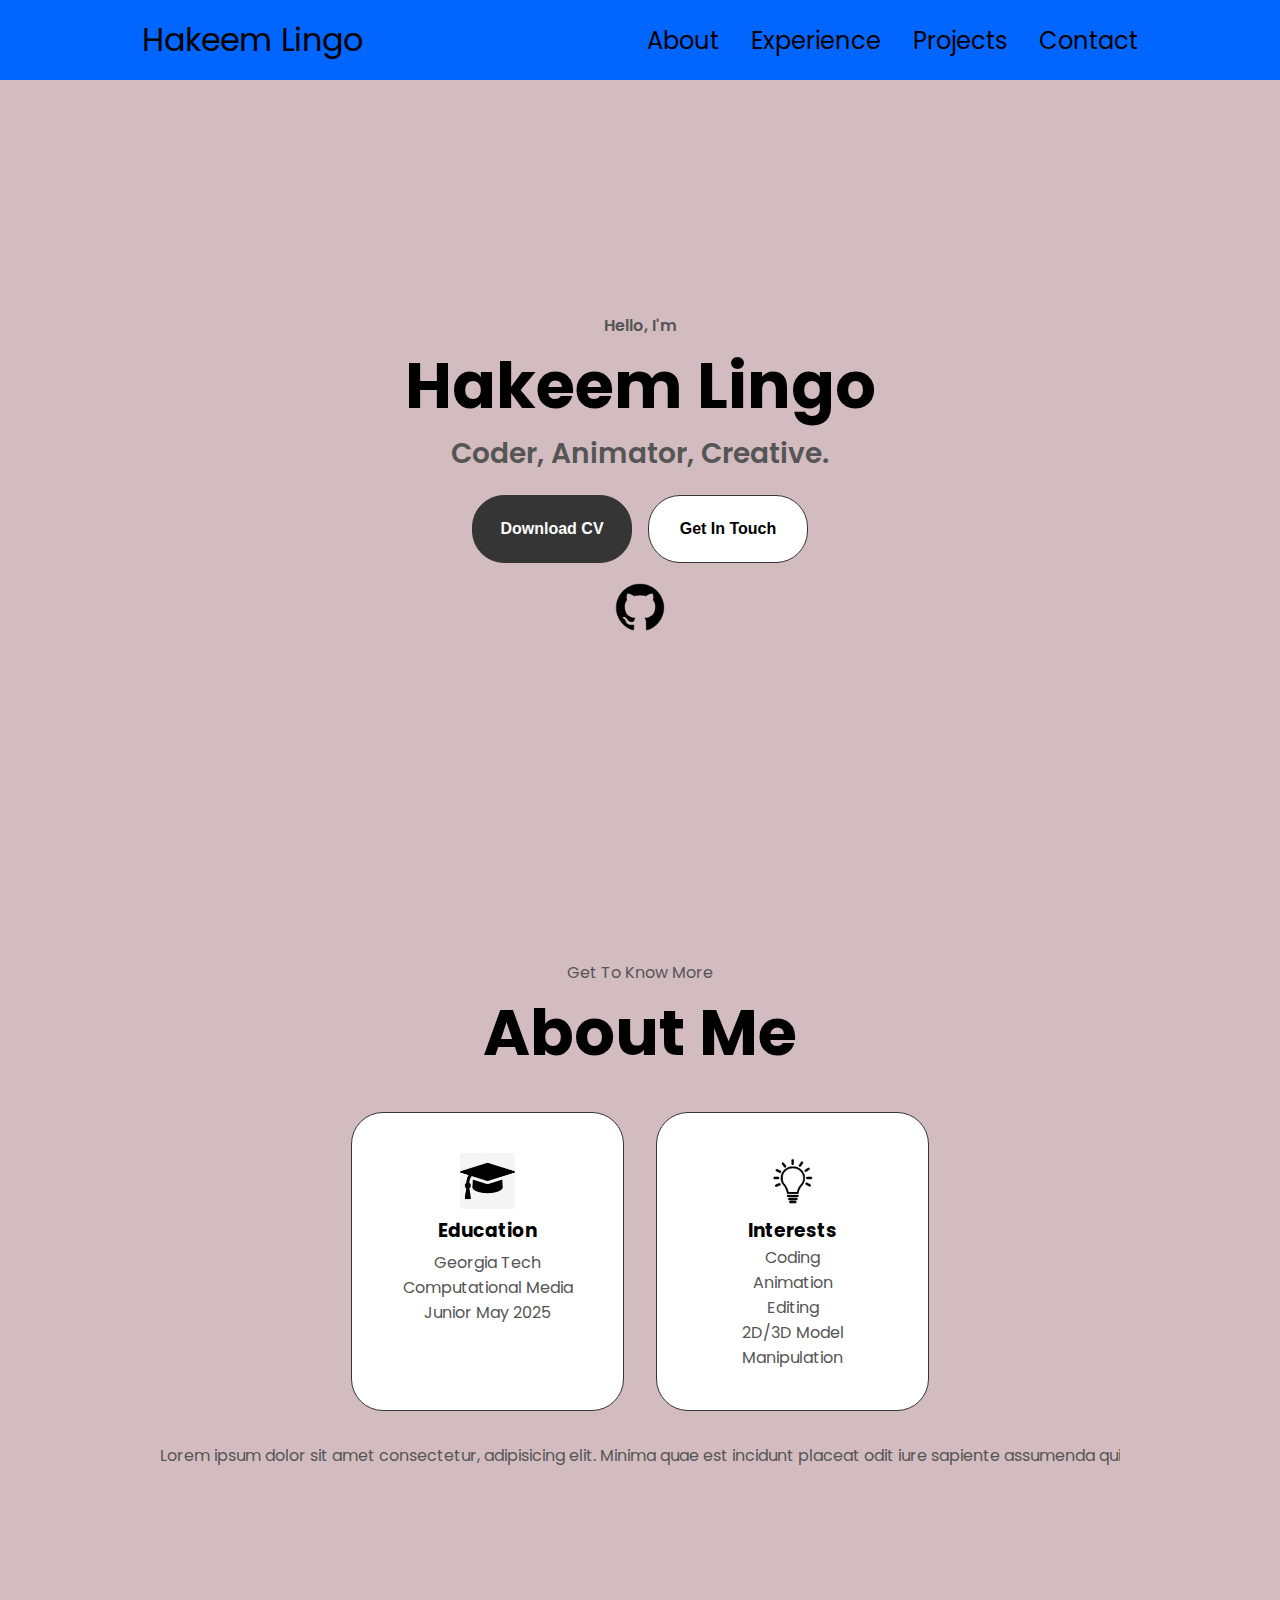
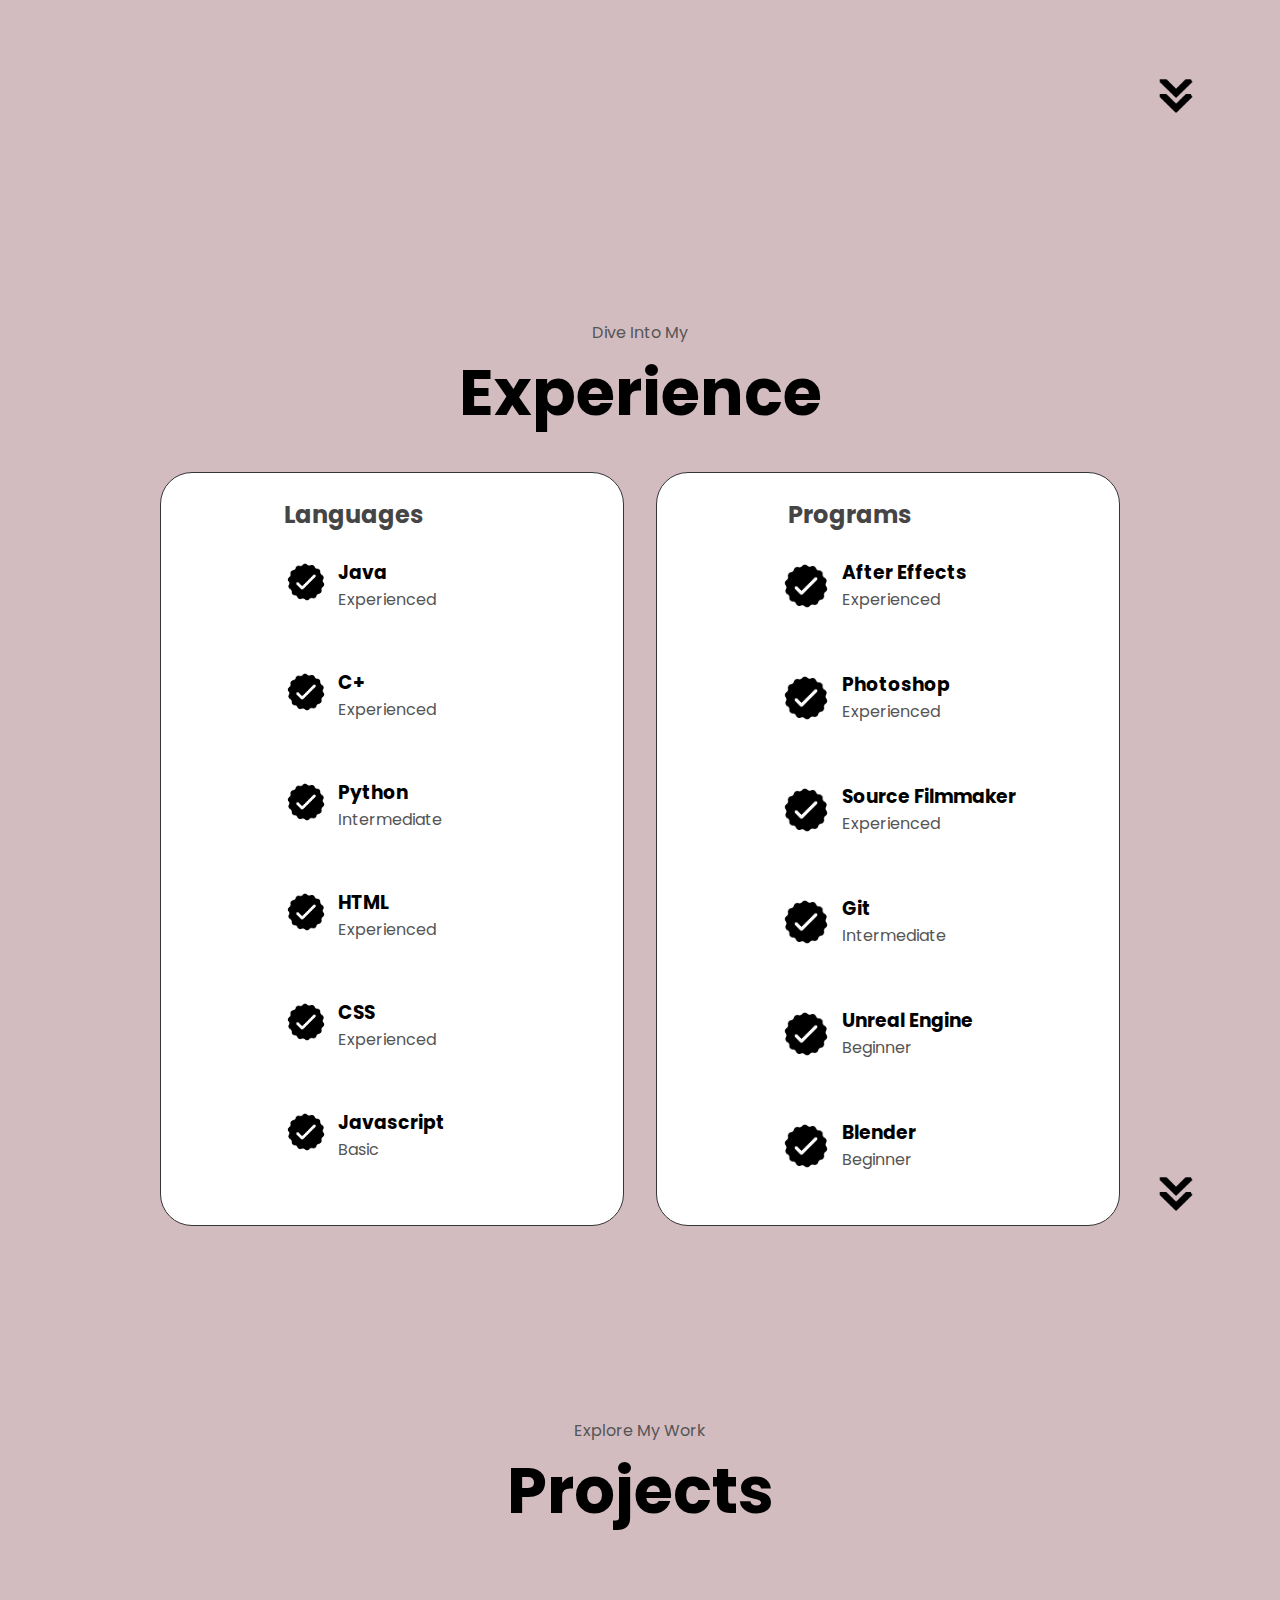
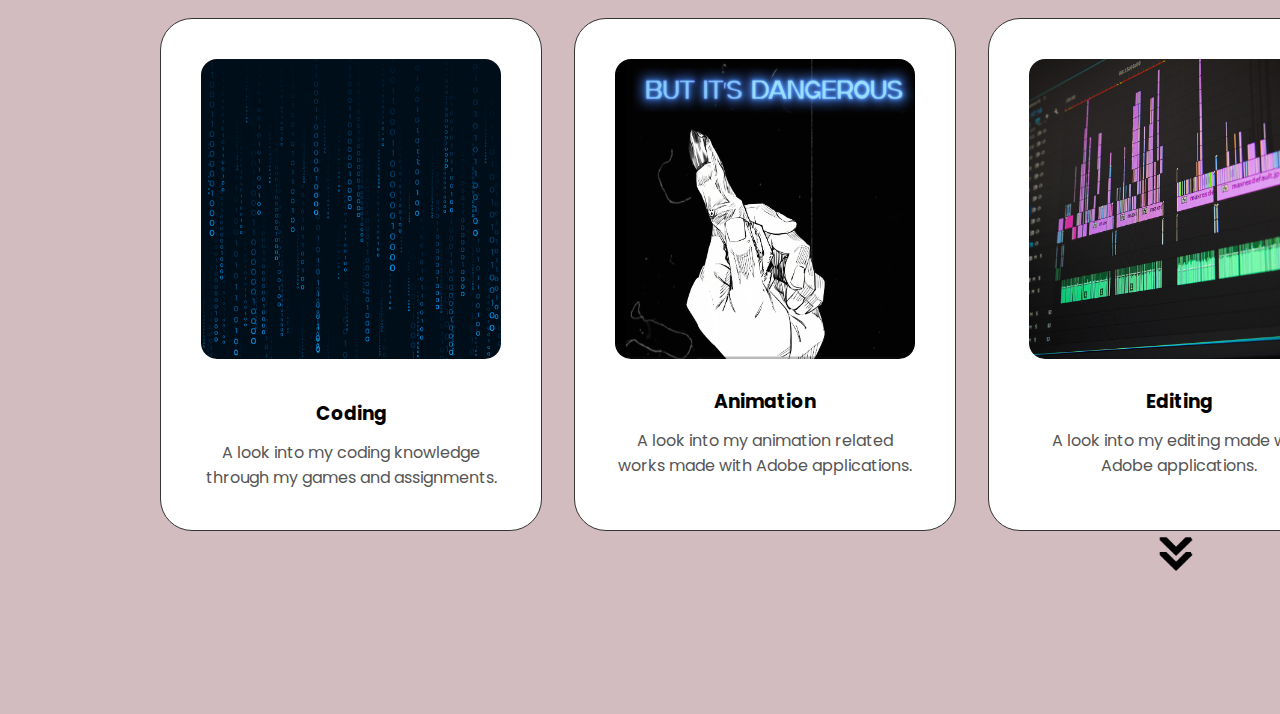
==== index.html @ 652eb737 "updated profile section, added new assets" ====
<!DOCTYPE html>
<html lang="en">
<head>
    <meta charset="UTF-8">
    <meta name="viewport" content="width=device-width, initial-scale=1.0">
    <title>Portfolio</title>
    <link rel="stylesheet" href="style.css" />
    <link rel="stylesheet" href="mediaqueries.css" />
</head>
<body>
    <nav id="desktop-nav">
        <div class="logo">Hakeem Lingo</div>
        <div>
            <ul class="nav-links">
                <li><a href="About">About</a></li>
                <li><a href="Experience">Experience</a></li>
                <li><a href="Projects">Projects</a></li>
                <li><a href="Contact">Contact</a></li>
            </ul>
        </div>
    </nav>
    <nav id="hamburger-nav">
        <div class="logo">Hakeem Lingo</div>
        <div class="hamburger-menu">
            <div class="hamburger-icon" onclick="toggleMenu()">
                <span></span>
                <span></span>
                <span></span>
            </div>
            <div class="menu-links">
                <li><a href="About" onclick="toggleMenu()">About</a></li>
                <li><a href="Experience" onclick="toggleMenu()">Experience</a></li>
                <li><a href="Projects" onclick="toggleMenu()">Projects</a></li>
                <li><a href="Contact" onclick="toggleMenu()">Contact</a></li>
            </div>
        </div>
    </nav>
  
    <section id="profile">
        <!-- <div class="section_pic_container">
            <img src="" alt="profile picture"
            <span class="dot"></span>
        </div> -->
        <div class="section_text">
            <p class="description_p1"> Hello, I'm </p>
            <h1 class="title"> Hakeem Lingo </h1>
            <p class="description_p2"> Coder, Animator, Creative. </p>
            <div class="btn_container">
                <button 
                    class="btn-color-1" 
                    onclick="window.open('./assets/resume.JPG')"> Download CV 
                </button>
                <button 
                    class="btn-color-2" 
                    onclick="location.href='./#contact'"> Get In Touch 
                </button>
            </div>
            <div id="socials"> 
                <img src="./assets/github_logo.png"
                    alt = "My Github Profile"
                    class="icon"
                onclick="location.href='https://github.com/KeemL'"></img>
            </div>
        </div>
       

    </section>
    <section id="about">
        <div>
            <p class="description_p1"> Get To Know More</p>
            <h1 class="title"> About Me</h1>
            <div class="about-details-container">
                <div class="about-container">
                    <div class="details-container">
                        <img src="./assets/graduation_cap_logo.png"
                            alt= "Graduation Cap Icon"
                            class= "icon_2" />
                        <h3>Education</h3>
                        <p id="education-text"> Georgia Tech <br> Computational Media <br> Junior May 2025 </p>
                    </div>
                    <div class="details-container">
                        <img src="./assets/lightbulb_logo.jpg"
                            alt= "Lightbulb Icon"
                            class= "icon_2" />
                        <h3>Interests</h3>
                        <p> Coding <br> Animation <br> Editing <br> 2D/3D Model Manipulation </p>
                    </div>
                </div>
                <div class ="text-container">
                    <p> Lorem ipsum dolor sit amet consectetur, adipisicing elit. 
                        Minima quae est incidunt placeat odit iure sapiente assumenda quibusdam dolorum, saepe, 
                        iste aspernatur voluptatibus commodi adipisci tempore cum. Iste, doloribus suscipit.
                    </p>
                </div>
            </div>
            
        </div>
        <img src="./assets/down_arrows.jpg"
            alt="arrow icon for navigation"
            class="icon_arrow"
            onclick="location.href='./#experience'" />
    </section>
    <section id="experience">
        <p class="description_p1"> Dive Into My</p>
        <h1 class ="title">Experience</h1>
        <div class="experience-container">
            <div class ="about-container">
                <div class="experience-details-container">
                    <h2 class="experience-headings">Languages</h2>
                    <div class="article-container">
                        <article>
                            <img src="./assets/checkmark.png"
                                alt="checkmark icon"
                                class="icon" />
                            <div>
                                <h3> Java </h3>
                                <p> Experienced </p>
                            </div>
                        </article>
                        <article>
                            <img src="./assets/checkmark.png"
                                alt="checkmark icon"
                                class="icon" />
                            <div>
                                <h3> C+ </h3>
                                <p> Experienced </p>
                            </div>
                        </article>
                        <article>
                            <img src="./assets/checkmark.png"
                                alt="checkmark icon"
                                class="icon" />
                            <div>
                                <h3> Python </h3>
                                <p> Intermediate </p>
                            </div>
                        </article>
                        <article>
                            <img src="./assets/checkmark.png"
                                alt="checkmark icon"
                                class="icon" />
                            <div>
                                <h3> HTML </h3>
                                <p> Experienced </p>
                            </div>
                        </article>
                        <article>
                            <img src="./assets/checkmark.png"
                                alt="checkmark icon"
                                class="icon" />
                            <div>
                                <h3> CSS </h3>
                                <p> Experienced </p>
                            </div>
                        </article>
                        <article>
                            <img src="./assets/checkmark.png"
                                alt="checkmark icon"
                                class="icon" />
                            <div>
                                <h3> Javascript </h3>
                                <p> Basic </p>
                            </div>
                        </article>
                    </div>
                </div>
                <div class="experience-details-container">
                    <h2 class="experience-headings">Programs</h2>
                    <div class="article-container">
                        <article>
                            <img src="./assets/checkmark.png"
                                alt="checkmark icon"
                                class="icon_2" />
                            <div>
                                <h3> After&nbsp;Effects </h3>
                                <p> Experienced </p>
                            </div>
                        </article>
                        <article>
                            <img src="./assets/checkmark.png"
                                alt="checkmark icon"
                                class="icon_2" />
                            <div>
                                <h3> Photoshop </h3>
                                <p> Experienced </p>
                            </div>
                        </article>
                        <article>
                            <img src="./assets/checkmark.png"
                                alt="checkmark icon"
                                class="icon_2" />
                            <div>
                                <h3> Source&nbsp;Filmmaker </h3>
                                <p> Experienced </p>
                            </div>
                        </article>
                        <article>
                            <img src="./assets/checkmark.png"
                                alt="checkmark icon"
                                class="icon_2" />
                            <div>
                                <h3> Git </h3>
                                <p> Intermediate </p>
                            </div>
                        </article>
                        <article>
                            <img src="./assets/checkmark.png"
                                alt="checkmark icon"
                                class="icon_2" />
                            <div>
                                <h3> Unreal&nbsp;Engine </h3>
                                <p> Beginner </p>
                            </div>
                        </article>
                        <article>
                            <img src="./assets/checkmark.png"
                                alt="checkmark icon"
                                class="icon_2" />
                            <div>
                                <h3>Blender </h3>
                                <p>Beginner </p>
                            </div>
                        </article>
                        
                    </div>
                </div>
                
            </div>
            
        </div>
        <img src="./assets/down_arrows.jpg"
            alt="arrow icon for navigation"
            class="icon_arrow"
            onclick="location.href='./#projects'" />
    </section>
    <section id="projects">
        <div>
            <p class="description_p1">Explore My Work</p>
            <h1 class="title">Projects</h1>
            <div class="projects-container">
                <div class="project-details-container-1">
                    <!-- <div class="image-overlay"></div> -->
                    <img src="./assets/projects/coding.jpg" alt="Project 1 Icon"
                        onclick="href=" />
                    <div class="overlay"></div>
                    <h3>Coding</h3>
                    <p>A look into my coding knowledge through my games and assignments. </p>
                </div>
                <div class="project-details-container-2">
                    <img src="./assets/projects/animation-header-photo.png" alt="Project 2 Icon" />
                    <h3>Animation</h3>
                    <p>A look into my animation related works made with Adobe applications.</p>
                </div>
                <div class="project-details-container-3">
                    <img src="./assets/projects/prem-pro.jpg" alt="Project 3 Icon" />
                    <h3>Editing</h3>
                    <p>A look into my editing made with Adobe applications.</p>
                </div>
            </div>
        </div>
        <img src="./assets/down_arrows.jpg" alt="arrow icon for navigation" class="icon_arrow" onclick="location.href='./#experience'" />
    </section>
    
    
    <script src="script.js"></script>
    
</body>
</html>
---- style.css ----
/* GENERAL */

@import url('https://fonts.googleapis.com/css2?family=Poppins:wght@300;400;500;600&display=swap');


* {
    margin: 0;
    padding: 0;
}

:root {
    --bg-color: rgb(0, 102, 255);
   
}

body {
    font-family: 'Poppins', sans-serif;
    /* background-color: #182B2F; */
    background-color: #D3BCC0
}

html {
    scroll-behavior: smooth;
}

p {
    font-family: 'Poppins', sans-serif;
    color: rgb(85, 85, 85);
}

/* TRANSITION FOR ALL LINKS + BUTTON CLASS
transition that chages between 2 states*/
a, .btn {
    transition: all 300ms ease;
}

/* DESKTOP NAV */

    nav, .nav-links {
        display: flex;
    }

    nav {
        justify-content: space-around;
        align-items: center;
        height: 17vh;
    }

    #desktop-nav {
        background-color: var(--bg-color);
        height: 80px;
    }

    .nav-links {
        gap: 2rem;
        list-style: none;
        font-size: 1.5rem;

    }

    a {
        color: black;
        text-decoration: none;
        text-decoration-color: white;
    }

    a:hover {
        color: grey;
        text-decoration: underline;
        text-underline-offset: 1rem;
        text-decoration-color: rgb(181, 181, 181);
    }

    .logo {
        font-size: 2rem;
        
    }

    .logo:hover {
        cursor:default;
    }

/* HAMBURGER MENU */

#hamburger-nav {
    display: none;
}

.hamburger-menu {
    position: relative;
    display: inline-block;
}

.hamburger-icon {
    display: flex;
    flex-direction: column;
    justify-content: space-between;
    height: 24px;
    width: 30px;
    cursor: pointer;
}

.hamburger-icon span {
    width: 100%;
    height: 2px;
    background-color: black;
    transition: all 0.3 ease-in-out;
}

.menu-links {
    position: absolute;
    top: 100%;
    right: 0;
    background-color: white;
    width: fit-content;
    max-height: 0;
    overflow: hidden;
    transition: all 0.3 ease-in-out;
}

.menu-links a {
    display: block;
    padding: 10px;
    text-align: center;
    font-size: 1.5rem;
    color: black;
    text-decoration: none;
    transition: all 0.3 ease-in-out;
}

.menu-links li {
    list-style: none;
}

.menu-links.open {
    max-height: 300px;
}

.hamburger-icon.open span:first-child {
    transform: rotate(45deg) translate(10px, 5px);
    /*Transforming the line by rotating it into an X */
}

.hamburger-icon.open span:nth-child(2) {
    opacity: 0;
}

.hamburger-icon.open span:last-child {
    transform: rotate(-45deg) translate(10px, -5px);
}

.hamburger-icon span:first-child {
    transform: none;
}

.hamburger-icon span:first-child {
    opacity: 1; 
}

.hamburger-icon span:first-child {
    transform: none;
}

.dot {
    height: 400px;
    width: 400px;
    background-color: #bbb;
    border-radius: 50%;
    display: inline-block;
    margin: 100px;
    margin-left: 200px;
  }

/* SECTIONS */

/* Section 1: Profile Section */

section {
    height: 96vh;
    padding-top: 5%;
    margin: 0 10rem 6rem;
    box-sizing: border-box;
    min-height: fit-content;
}


#profile {
    display: flex;
    justify-content: center;
    gap: 2rem;
    height: 80vh;
}


.dot {
    display: flex;
    height: 400px;
    width: 400px;
    margin: auto 5;
}

.section_text {
    /* display: inline; */
    /* font-size: 2rem; */
    align-self: center;
    text-align: center;
}

.section_text p{
    font-weight: 600;
}

.description_p1 {
    /* font-size: 1.5rem; */
    text-align: center;
}


.description_p2 {
    font-size: 1.75rem;
    margin-bottom: 1rem;
    /* color: rgb(0, 102, 255); */
}

.title {
    font-size: 4rem;
    text-align: center;
}

#socials {
    display: flex;
    justify-content: center;
    margin-top: 1rem;
    gap: 1rem;
}


/* ICONS */
.icon {
    cursor: pointer;
    height: 3rem;
}

.icon:hover {
    transition: all 300ms ease;
    filter: drop-shadow(0 0 0.75rem var(--bg-color))    
}

.icon_2 {
    height: 3.5rem;
}

.btn {
    display: flex;
    align-items: center;
    justify-content: center;
}


.btn-color-1,
.btn-color-2 {
    font-weight: 600;
    font-size: medium;
    white-space: nowrap;
    background-color: white;
    border: rgb(53, 53, 53) 0.1rem solid;
    padding: 1.5rem;
    width: 10rem;
    border-radius: 2rem;
    justify-content: center;

}

.btn-color-1:hover,
.btn-color-2:hover {
    cursor: pointer;
    transition: all 500ms ease;
    filter: drop-shadow(0 0 0.75rem var(--bg-color))
}


.btn_container {
    display: flex;
    justify-content: center;
    gap: 1rem;
    margin: 20px auto;
    margin-bottom: 20px;
    
}

.btn-color-1,
.btn-color-2:hover {
    background: rgb(53, 53, 53);
    color: white;
}

.btn-color-2:hover {
    background: rgb(0, 0, 0);

}

.btn-color-1:hover {
    background: rgb(0, 0, 0);
}


/* ABOUT ME SECTION */

#about {
    position: relative;
}

 .about-container {
    gap: 2rem;
    margin-bottom: 2rem;
    margin-top: 2rem;
    
}

.about-details-container {
    flex-direction: column;
}

.about-container,
.about-details-container {
    display: flex;
    justify-content: center;
}


.icon_arrow {
    position: absolute;
    cursor: pointer;
    right: -5rem;
    bottom: 2.5rem;
    height: 3rem;
}

.details-container, 
.experience-details-container {
    padding: 2.5rem;
    flex: 0.25;
    background: white;
    border-radius: 2rem;
    border: rgb(53, 53, 53) 0.1rem solid;
    text-align: center;
}


.text-container {
    flex: 0.5;
    overflow: hidden;
    text-overflow: ellipsis; /* Add ellipsis for visual indication */
    white-space: nowrap; 
   
}

#education-text {
    padding: 2.5%;
}

/* EXPERIENCE SECTION */

#experience {
    position: relative;
}

.experience-sub-title {
    color: rgb(85, 85, 85);
    font-weight: 600;
    font-size: 1.75rem;
    margin-bottom: 2rem;
}


.experience-container {
    display: flex;
    justify-content: center;
    flex-direction: column;
}

.experience-details-container {
    flex: 1;
    padding: 1.5rem 6rem;
    padding-left: 2%;
}


.article-container {
    display: flex;
    text-align: initial;
    flex-wrap: wrap;
    flex-direction: row;
    
    
    gap: 3.5em;
    /* row-gap: 5ch; */

    justify-content: space-around;
    margin: 1rem;
    padding: 3%;
}

article {
    display: flex;
    width: 9rem;
    gap: 0.5rem;
    
    
}

article .icon {
    cursor: default;
}

.experience-headings {
    color: rgb(70, 69, 69);
}
/* PROJECTS SECTION */

#projects {
    position: relative;
}

.projects-container {
    display: flex;
    justify-content: space-between;
    gap: 2rem;
    margin-bottom: 5rem;
    margin-top: 5rem;
}

.project-details-container-1,
.project-details-container-2,
.project-details-container-3
 {
    
    display:flex;
    flex-direction: column;
    padding: 2.5rem;
    flex: 0.25;
    gap: 0.75rem;
    background: white;
    border-radius: 2rem;
    border: rgb(53, 53, 53) 0.1rem solid;
    text-align: center;
    flex-wrap: wrap;
   
}

.project-details-container-1 img,
.project-details-container-2 img,
.project-details-container-3 img {
    align-self: center;
    width: 300px; /* Ensure the image fits within the container */
    height: 300px; /* Adjust this value to control the height of the image */
    object-fit: cover; /* Preserve the aspect ratio while covering the content box */
    border-radius: 1rem; /* Optional: Add rounded corners for a card-like appearance */
    flex-wrap: wrap;
    margin-bottom: 1rem; /* Optional: Add space between image and text */
}

.icon_arrow {
    position: absolute;
    cursor: pointer;
    right: -5rem;
    bottom: 2.5rem;
    height: 3rem;
}

.project-details-container-1:hover,
.project-details-container-2:hover,
.project-details-container-3:hover
 {
    opacity: 0.5;
    transform: translateY(-15px); 
    transition: all 0.3s ease-out;
    cursor: pointer;
 }
---- mediaqueries.css ----
@media screen and (max-width: 1200px) {
    #desktop-nav {
        display: none;
    }
    #hamburger-nav {
        display: flex;
    }
}

/* When screen size <1200px, navbar disappears
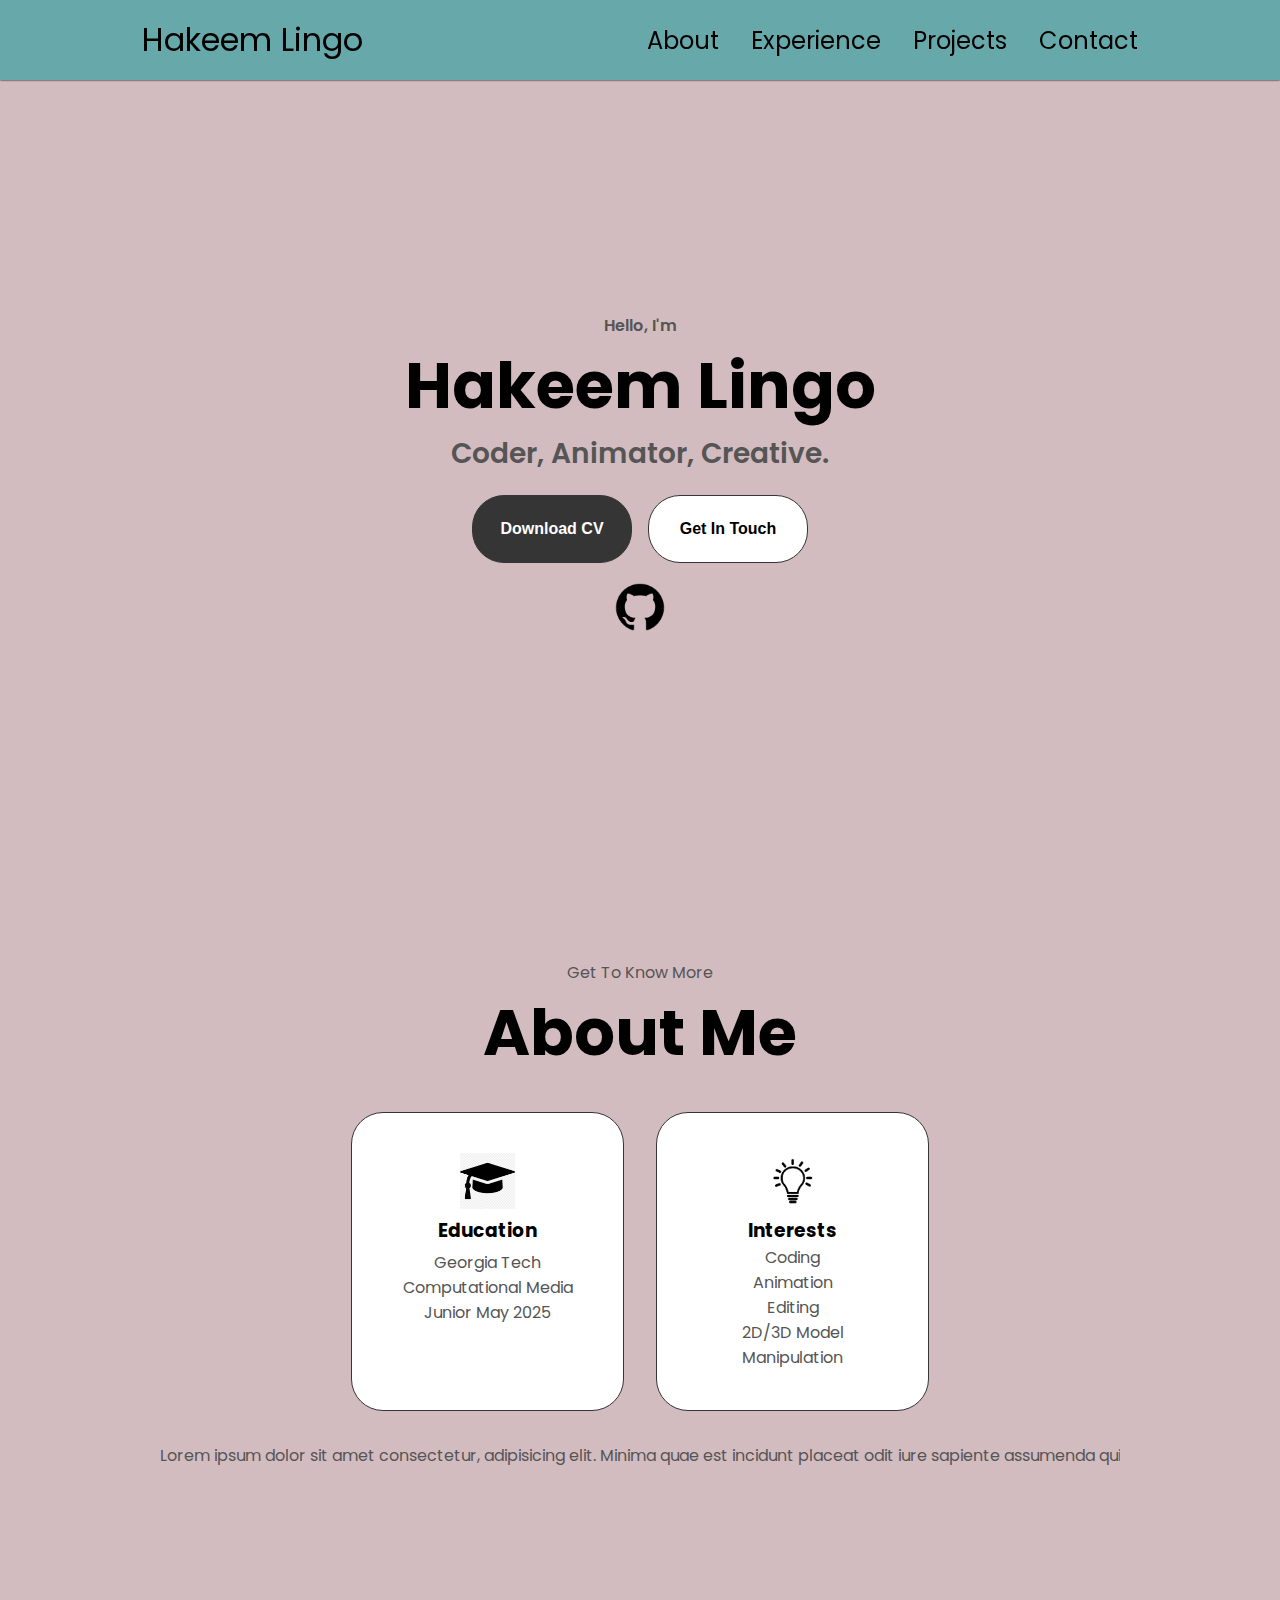
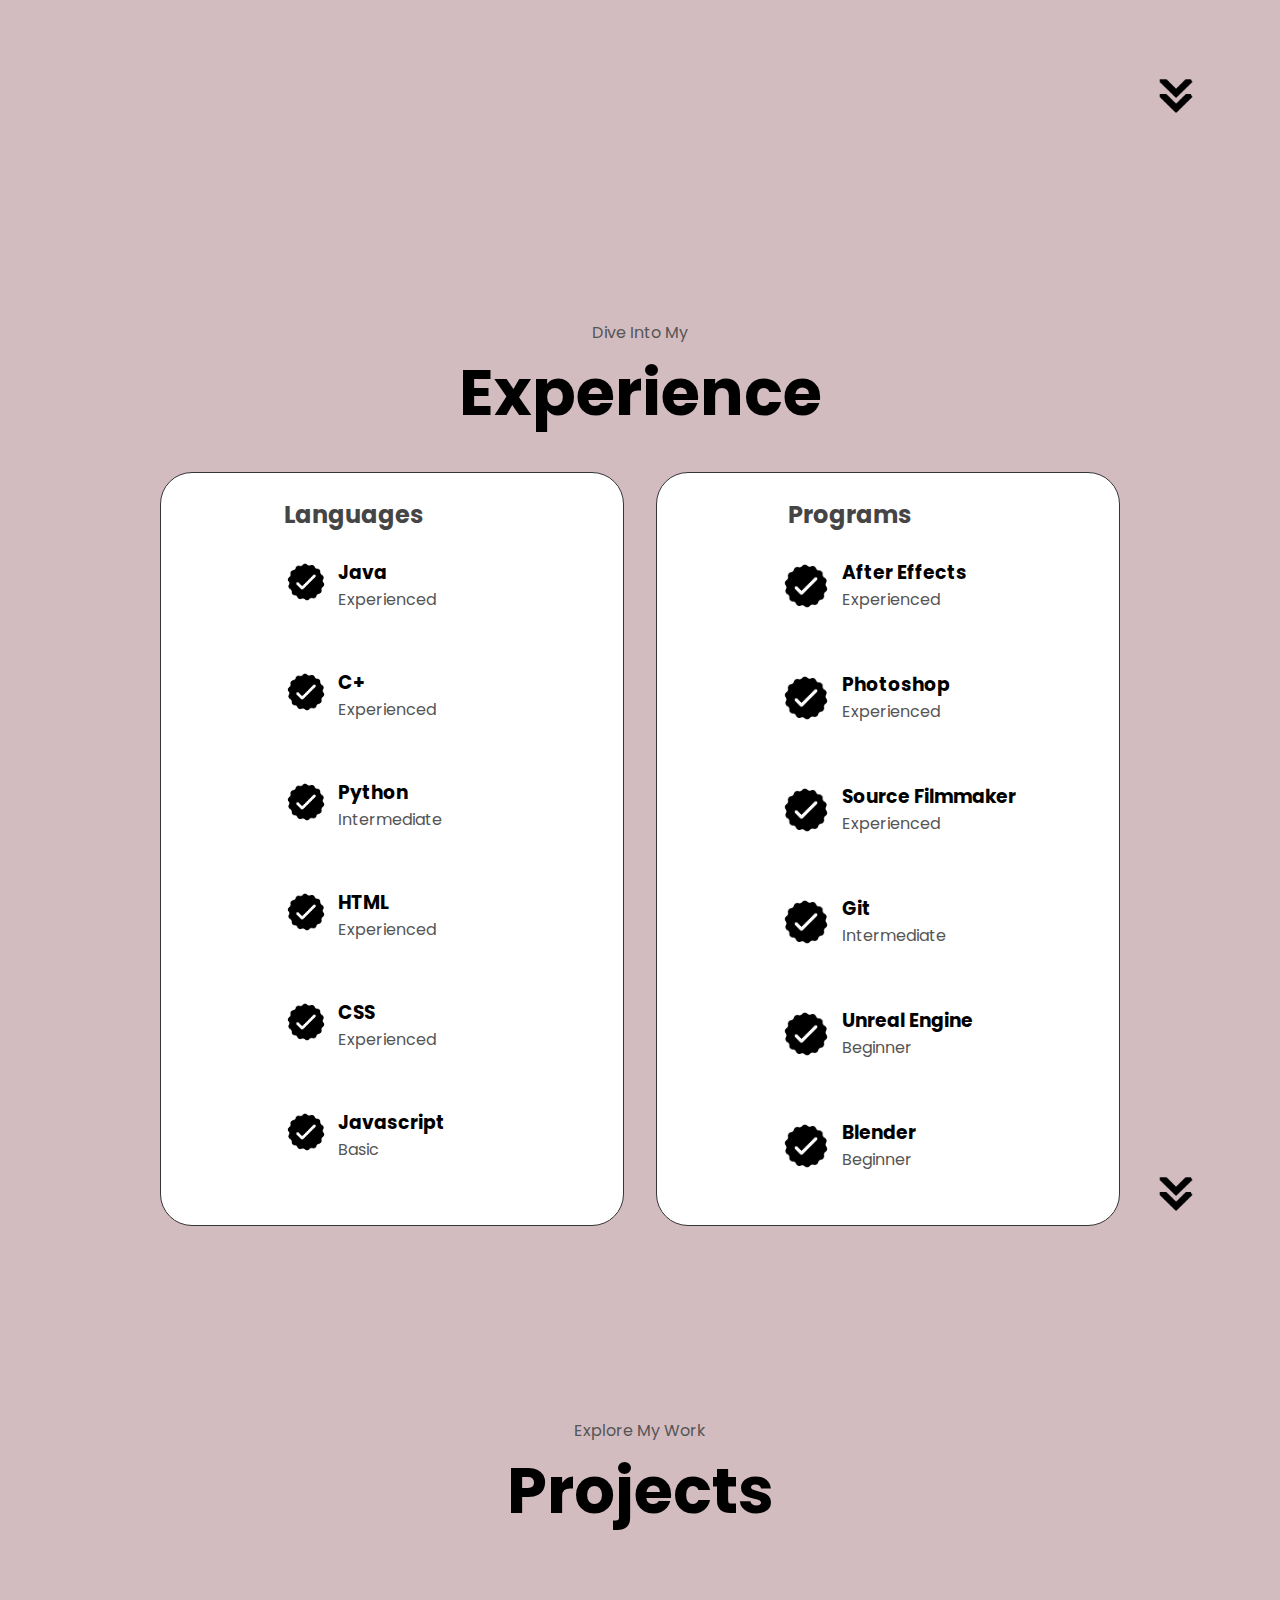
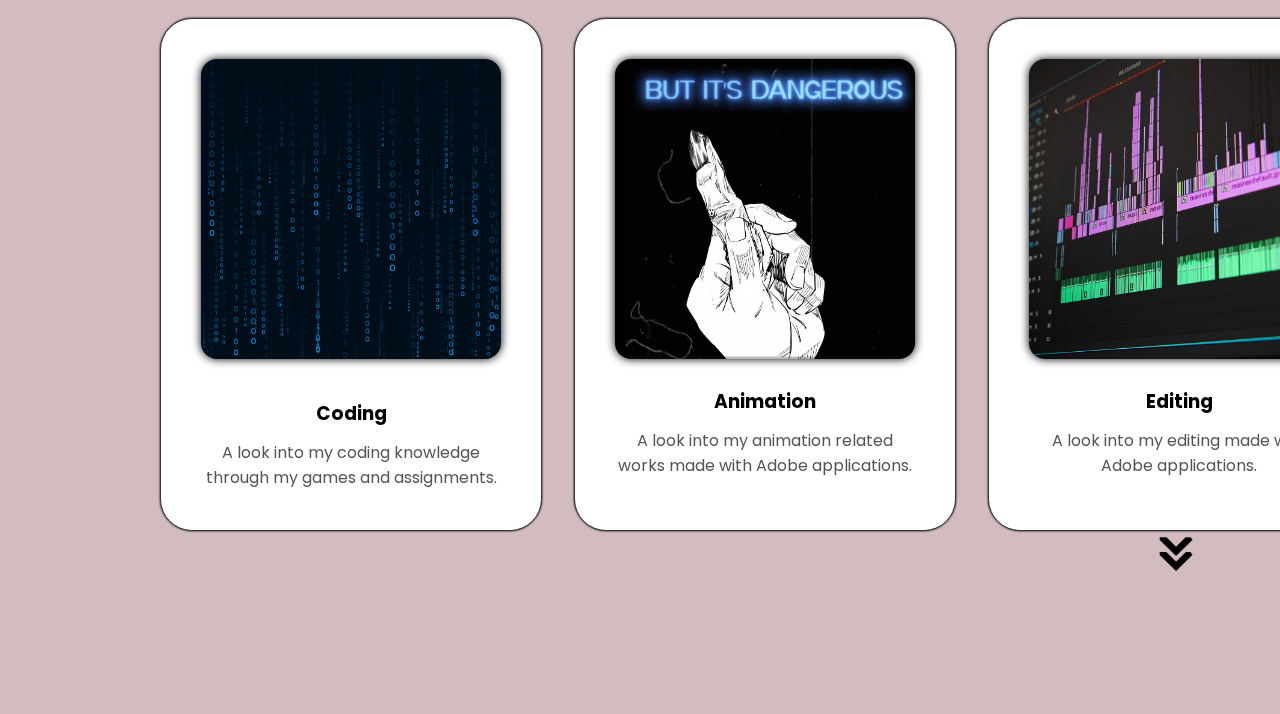
==== commit 5a6e47b1: "added html pages and examples of work" ====
--- a/index.html
+++ b/index.html
@@ -12,10 +12,10 @@
         <div class="logo">Hakeem Lingo</div>
         <div>
             <ul class="nav-links">
-                <li><a href="About">About</a></li>
-                <li><a href="Experience">Experience</a></li>
-                <li><a href="Projects">Projects</a></li>
-                <li><a href="Contact">Contact</a></li>
+                <li><a href="/#about">About</a></li>
+                <li><a href="/#experience" >Experience</a></li>
+                <li><a href="/#projects">Projects</a></li>
+                <li><a href="/#contact" >Contact</a></li>
             </ul>
         </div>
     </nav>
@@ -239,26 +239,27 @@
             <h1 class="title">Projects</h1>
             <div class="projects-container">
                 <div class="project-details-container-1">
-                    <!-- <div class="image-overlay"></div> -->
                     <img src="./assets/projects/coding.jpg" alt="Project 1 Icon"
-                        onclick="href=" />
+                        onclick="location.href='pages/coding.html'" />
                     <div class="overlay"></div>
                     <h3>Coding</h3>
                     <p>A look into my coding knowledge through my games and assignments. </p>
                 </div>
                 <div class="project-details-container-2">
-                    <img src="./assets/projects/animation-header-photo.png" alt="Project 2 Icon" />
+                    <img src="./assets/projects/animation-header-photo.png" alt="Project 2 Icon"
+                        onclick="location.href='pages/animation.html'" />
                     <h3>Animation</h3>
                     <p>A look into my animation related works made with Adobe applications.</p>
                 </div>
                 <div class="project-details-container-3">
-                    <img src="./assets/projects/prem-pro.jpg" alt="Project 3 Icon" />
+                    <img src="./assets/projects/prem-pro.jpg" alt="Project 3 Icon"
+                        onclick="location.href='pages/editing.html'" />
                     <h3>Editing</h3>
                     <p>A look into my editing made with Adobe applications.</p>
                 </div>
             </div>
         </div>
-        <img src="./assets/down_arrows.jpg" alt="arrow icon for navigation" class="icon_arrow" onclick="location.href='./#experience'" />
+        <img src="./assets/down_arrows.jpg" alt="arrow icon for navigation" class="icon_arrow" onclick="scrollToTop()" />
     </section>
     
     
--- a/style.css
+++ b/style.css
@@ -9,7 +9,7 @@
 }
 
 :root {
-    --bg-color: rgb(0, 102, 255);
+    --bg-color: rgb(103, 168, 170);
    
 }
 
@@ -38,17 +38,20 @@
 
     nav, .nav-links {
         display: flex;
+        
     }
 
     nav {
         justify-content: space-around;
         align-items: center;
         height: 17vh;
+        
     }
 
     #desktop-nav {
         background-color: var(--bg-color);
         height: 80px;
+        filter: drop-shadow(0 0 0.05rem black);
     }
 
     .nav-links {
@@ -445,6 +448,7 @@
     border: rgb(53, 53, 53) 0.1rem solid;
     text-align: center;
     flex-wrap: wrap;
+    filter: drop-shadow(0 0 0.05rem black);
    
 }
 
@@ -457,6 +461,7 @@
     object-fit: cover; /* Preserve the aspect ratio while covering the content box */
     border-radius: 1rem; /* Optional: Add rounded corners for a card-like appearance */
     flex-wrap: wrap;
+    filter: drop-shadow(0 0 0.3rem black);
     margin-bottom: 1rem; /* Optional: Add space between image and text */
 }
 
@@ -472,12 +477,44 @@
 .project-details-container-2:hover,
 .project-details-container-3:hover
  {
-    opacity: 0.5;
+    opacity: 1;
     transform: translateY(-15px); 
     transition: all 0.3s ease-out;
     cursor: pointer;
+    background-color: rgb(0, 255, 255, 30%);
  }
     
 
 
-
+/* Animation Page */
+.video-container {
+    display: flex;
+    padding: 5rem;
+    justify-content: center;
+    margin-bottom: 20px;
+}
+
+video {
+    /* max-width: 50%;
+    height: 600px; */
+    border: rgb(0, 0, 0) 0.3rem solid;
+}
+
+.video {
+    max-width: 100%;
+    max-height: 100%;
+}
+
+.content {
+    flex: 1;
+    padding-left: 20px;
+}
+
+.videos {
+    display: flex;
+    flex-direction: column;
+    gap: 5rem;
+    justify-content: center;
+}
+
+
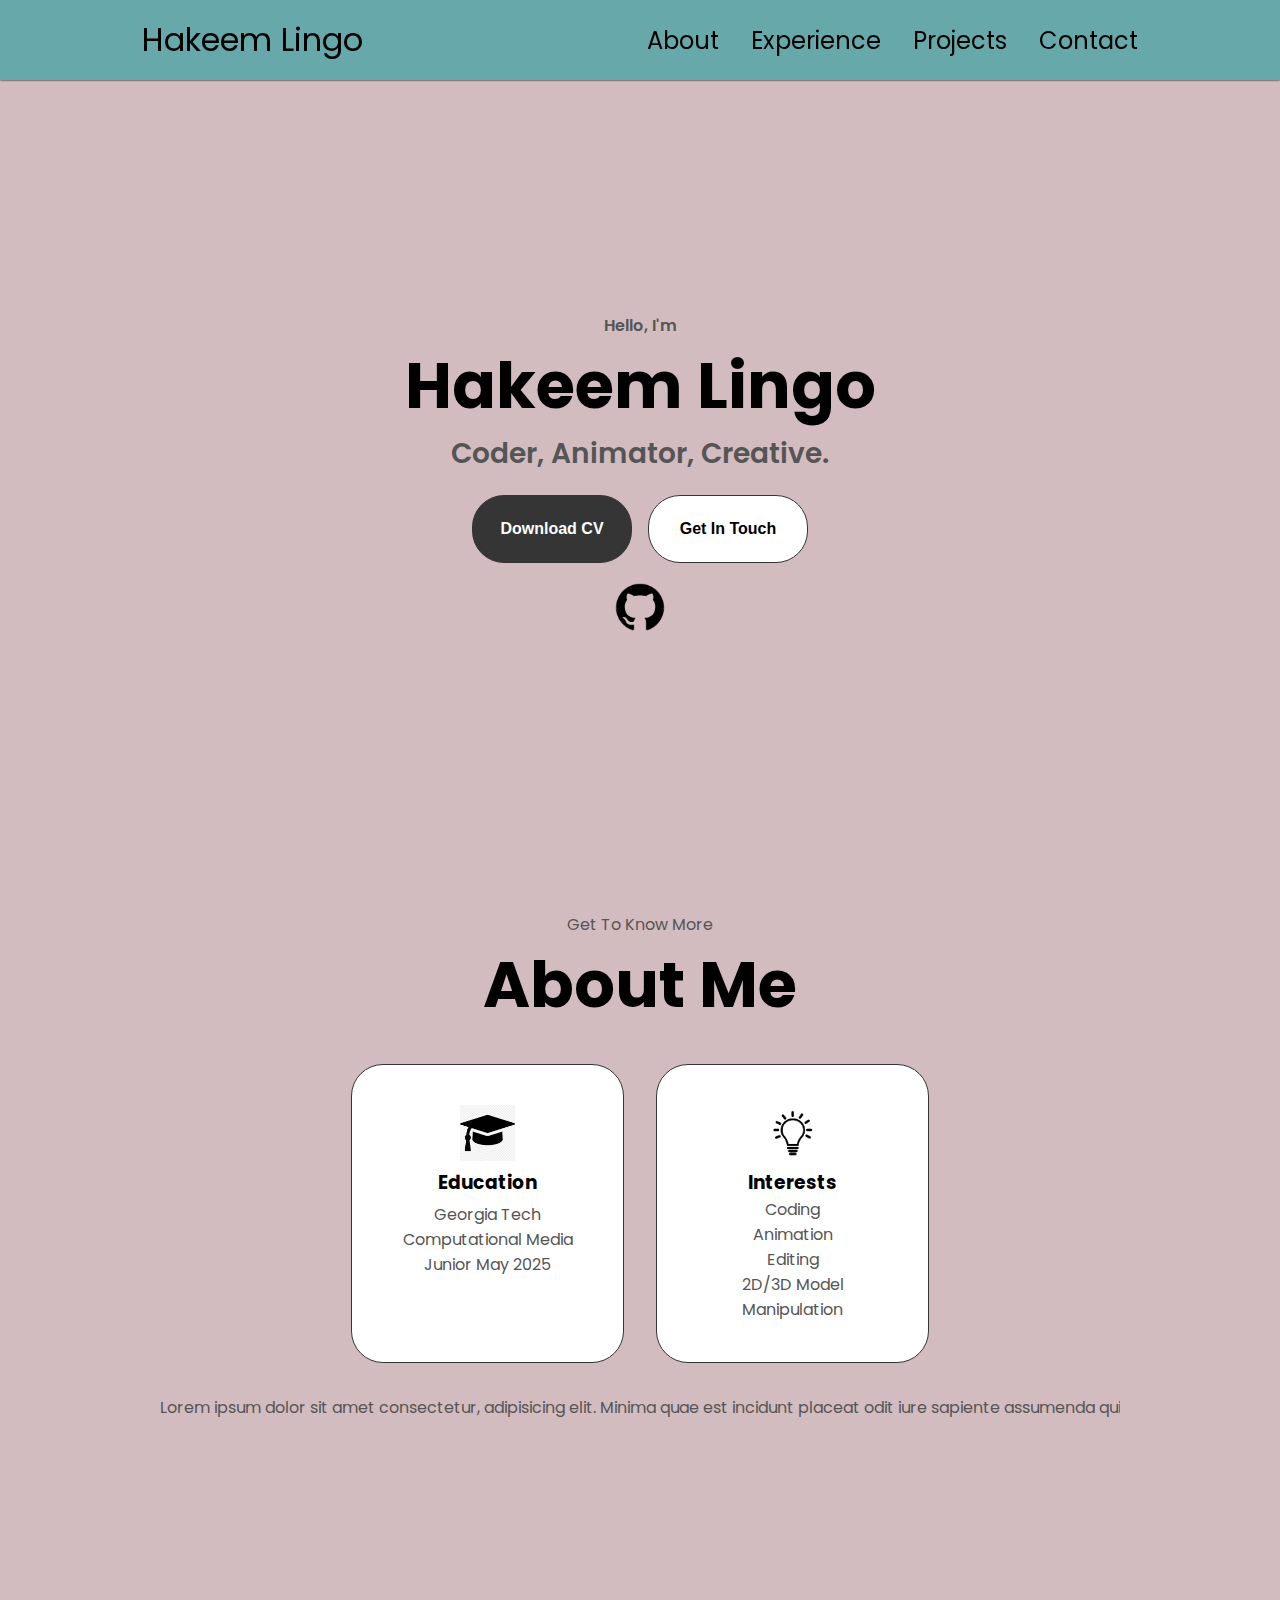
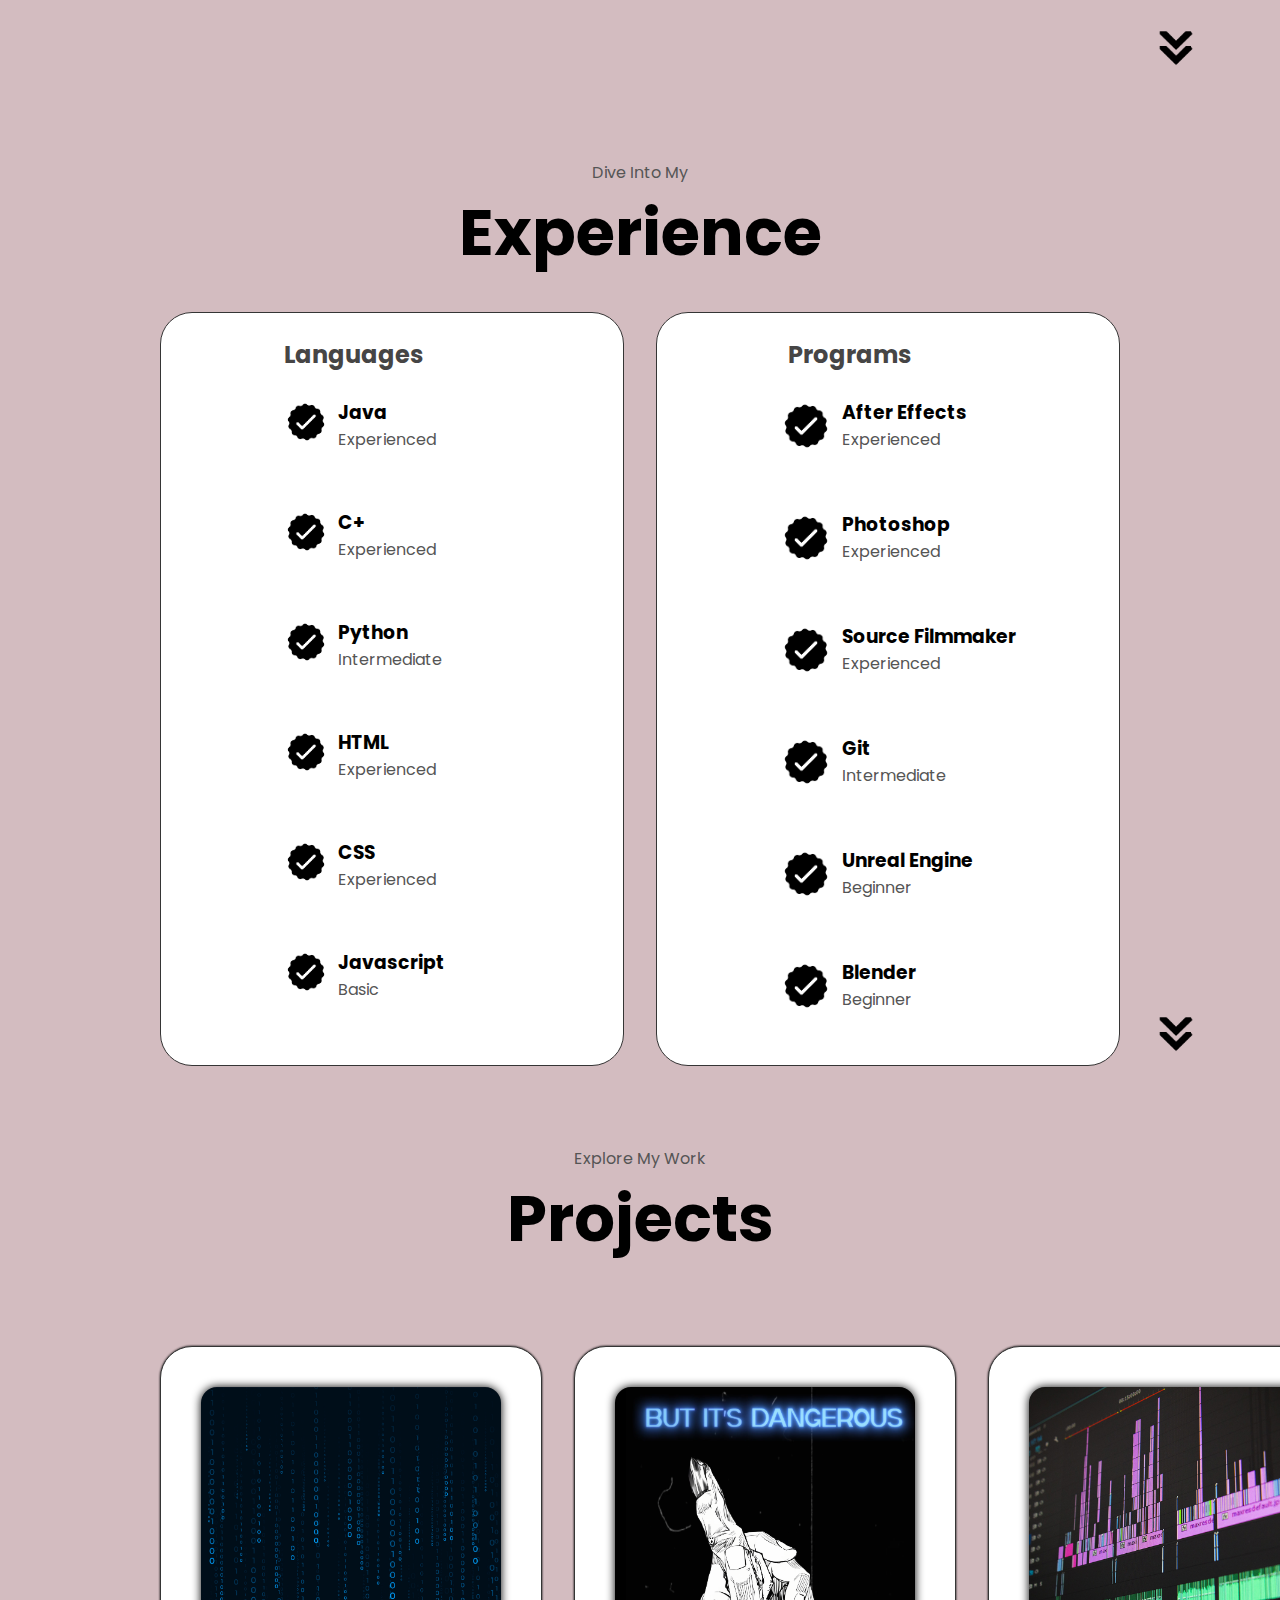
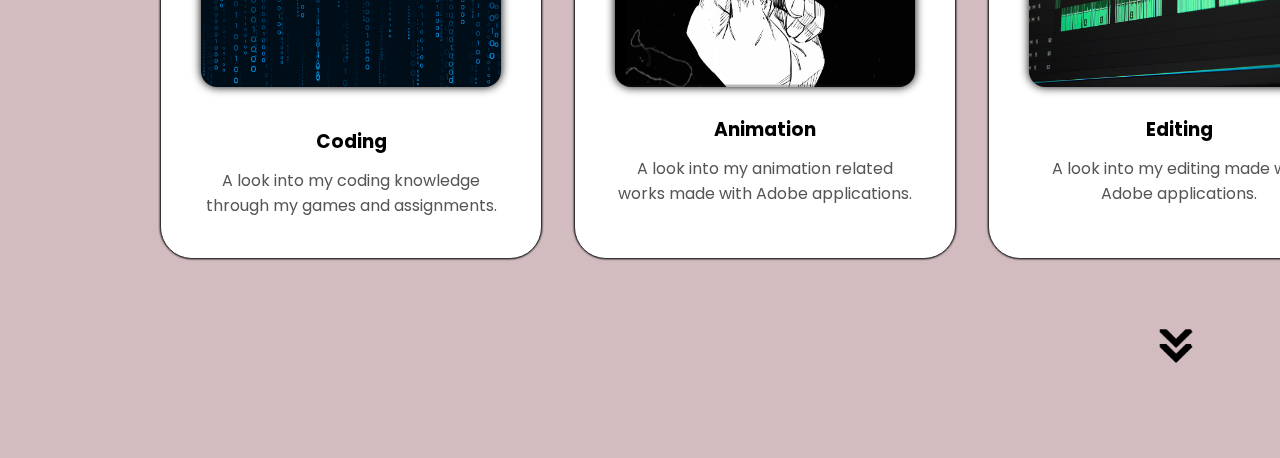
==== commit dbc806b9: "added content and visual tweaks" ====
--- a/index.html
+++ b/index.html
@@ -36,7 +36,7 @@
         </div>
     </nav>
   
-    <section id="profile">
+    <section id="profile" style="padding-top:5%">
         <!-- <div class="section_pic_container">
             <img src="" alt="profile picture"
             <span class="dot"></span>
@@ -65,7 +65,7 @@
        
 
     </section>
-    <section id="about">
+    <section id="about" style="padding-top:5%">
         <div>
             <p class="description_p1"> Get To Know More</p>
             <h1 class="title"> About Me</h1>
--- a/style.css
+++ b/style.css
@@ -180,8 +180,8 @@
 
 section {
     height: 96vh;
-    padding-top: 5%;
-    margin: 0 10rem 6rem;
+    /* padding-top: 5%; */
+    margin: 0 10rem 3rem;
     box-sizing: border-box;
     min-height: fit-content;
 }
@@ -517,4 +517,17 @@
     justify-content: center;
 }
 
-
+#scrolling-icon {
+    position: fixed;
+    bottom: 20px; 
+    right: 20px;
+    z-index: 999;
+    transform: rotate(90deg);
+    filter: saturate(100%) hue-rotate(120deg) brightness(80%);
+}
+
+.games-details-container {
+    display: flex;
+    flex-direction: column;
+    margin-bottom: 3rem;
+  }
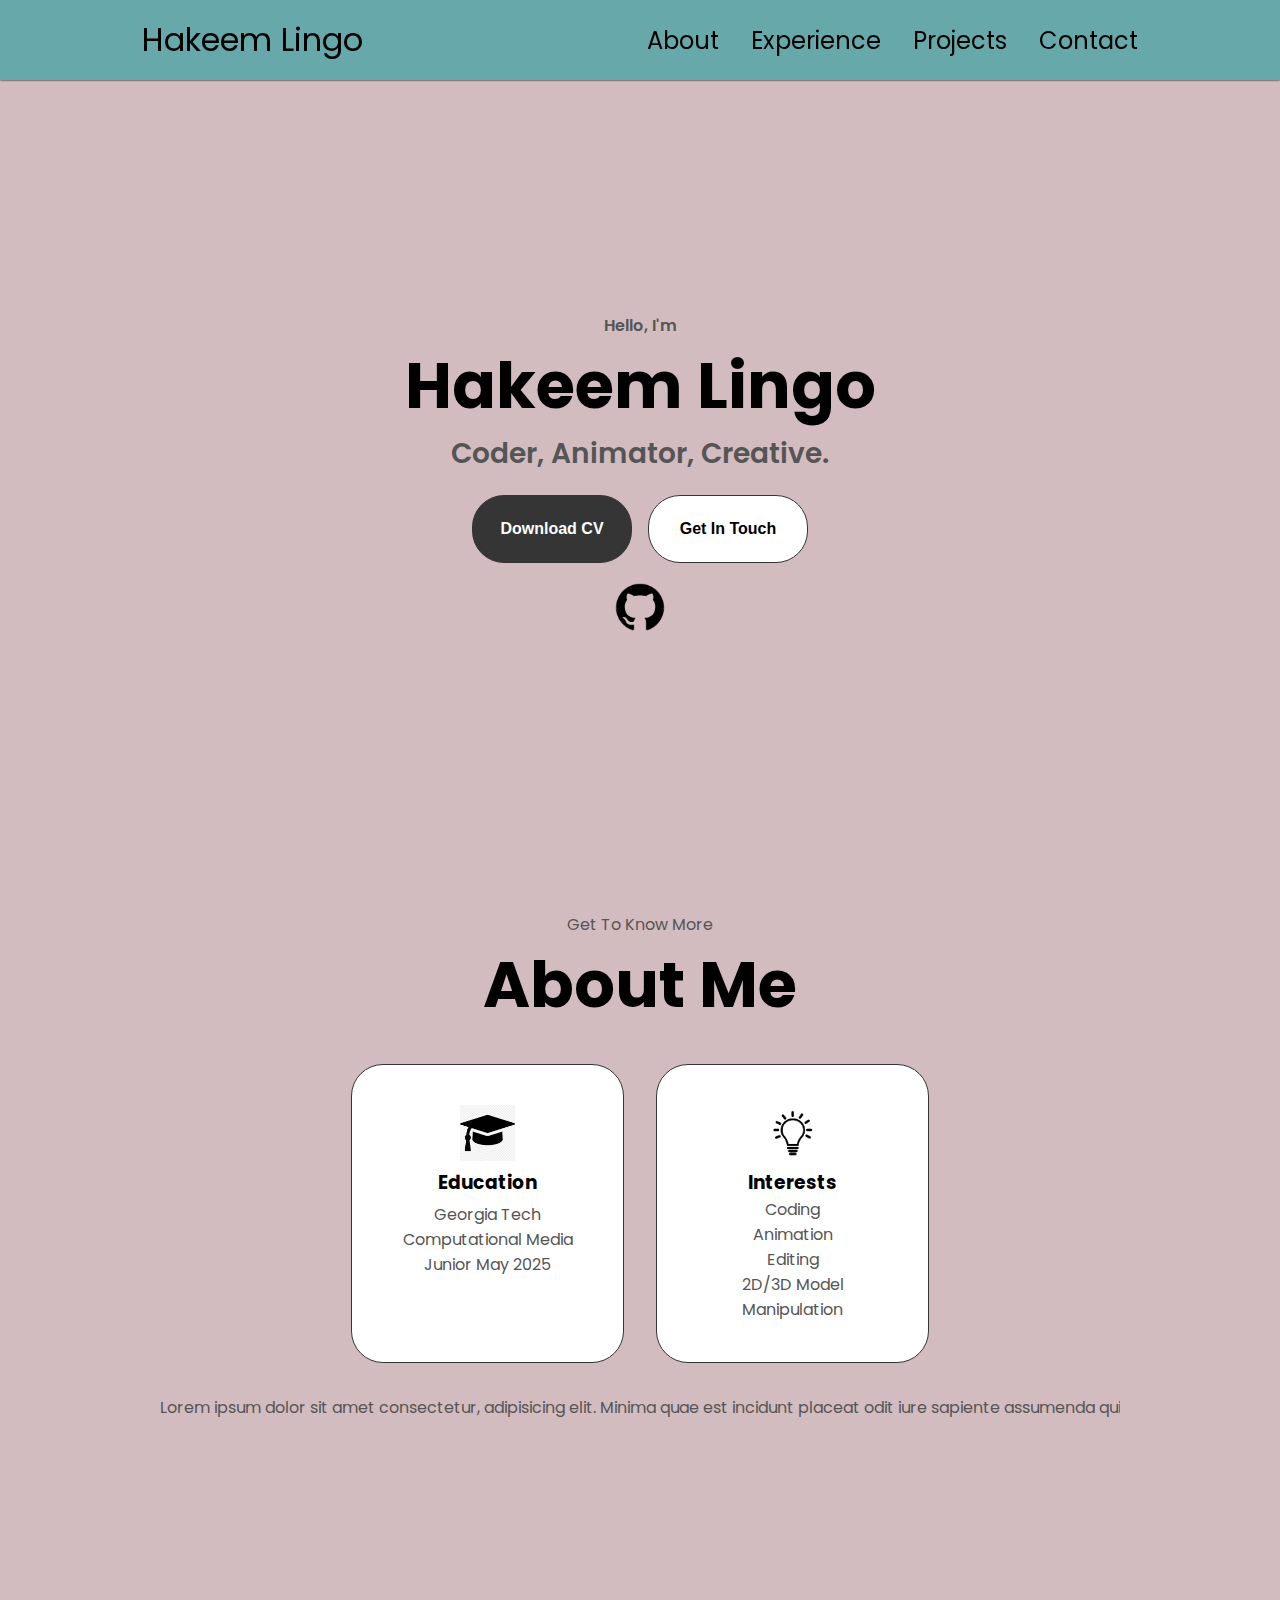
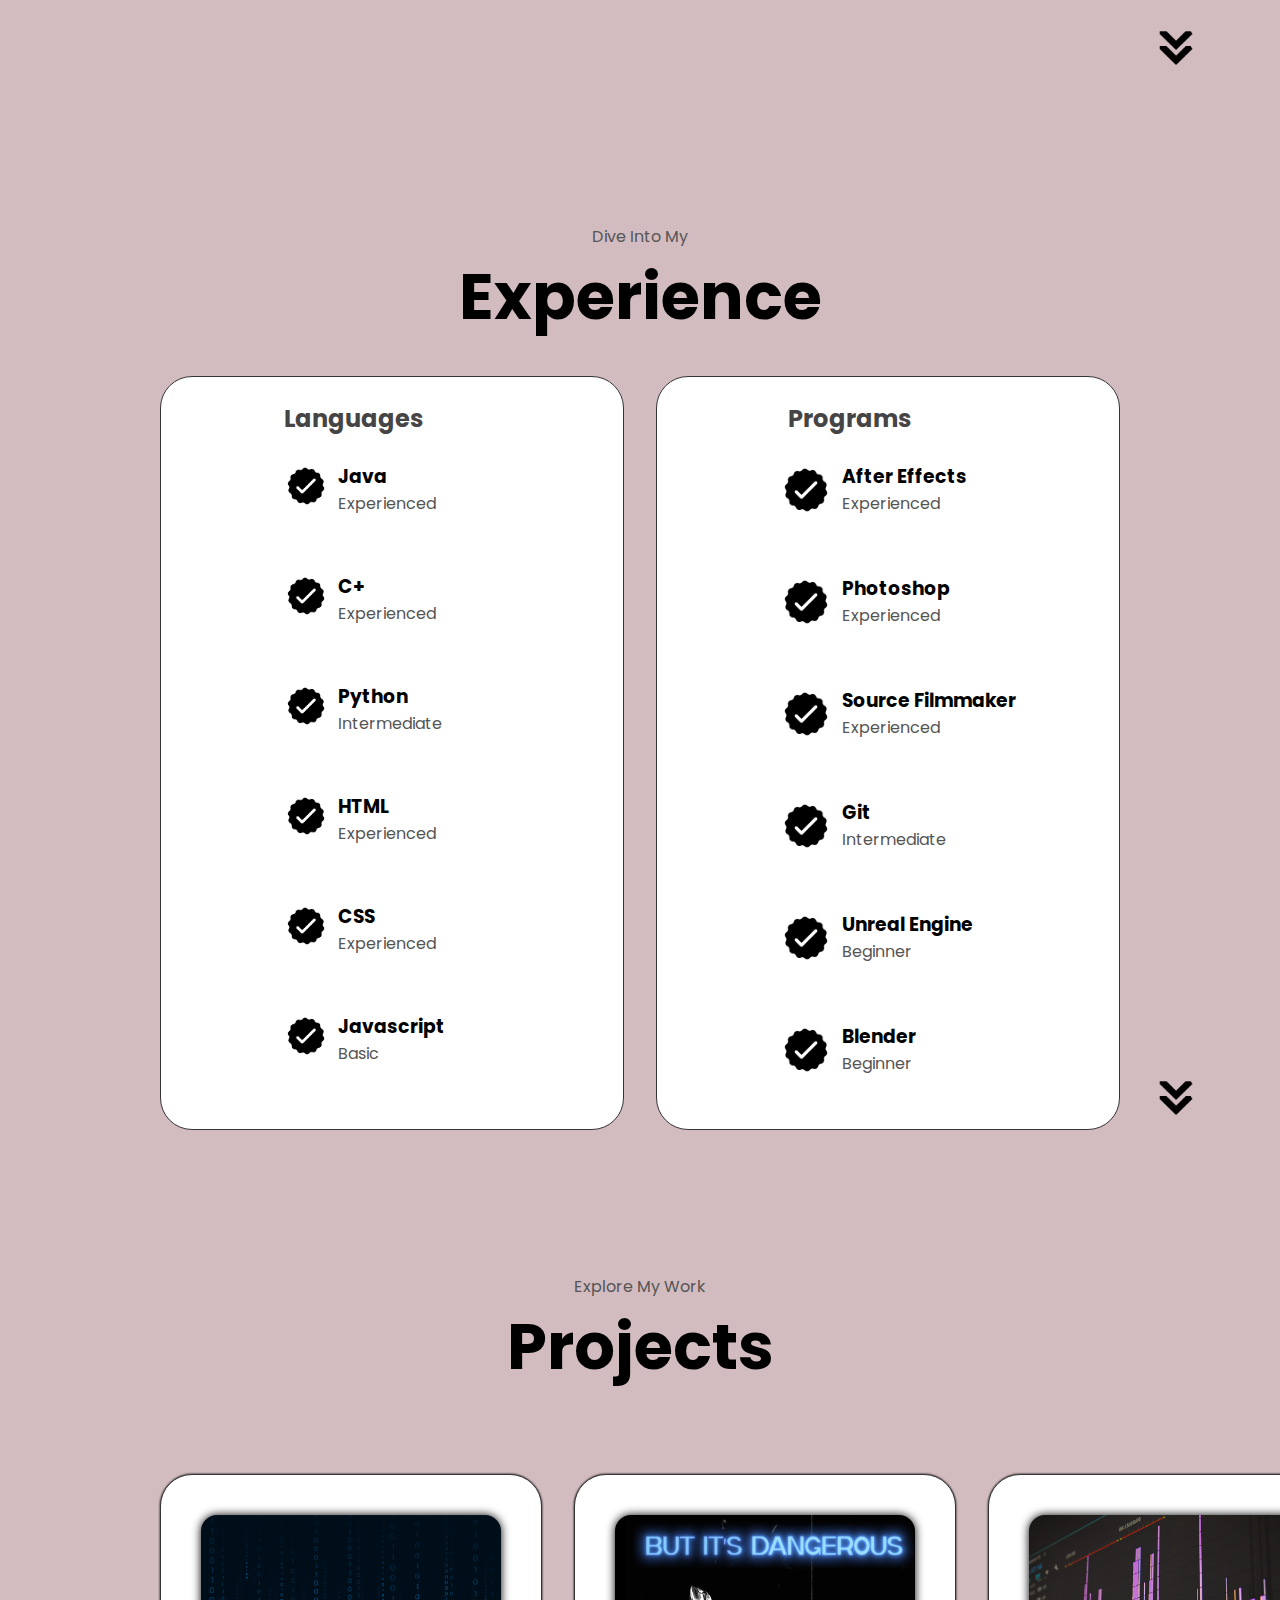
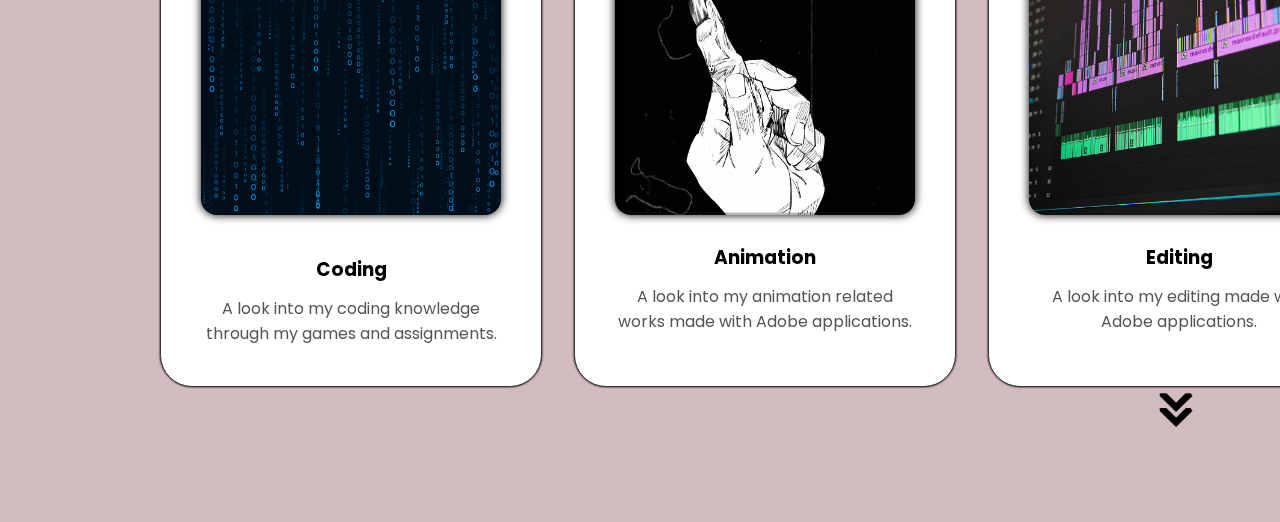
==== commit afdda49e: "aded navbar to pages, updated resume" ====
--- a/index.html
+++ b/index.html
@@ -7,7 +7,7 @@
     <link rel="stylesheet" href="style.css" />
     <link rel="stylesheet" href="mediaqueries.css" />
 </head>
-<body>
+<body contenteditable="false"> 
     <nav id="desktop-nav">
         <div class="logo">Hakeem Lingo</div>
         <div>
@@ -48,7 +48,7 @@
             <div class="btn_container">
                 <button 
                     class="btn-color-1" 
-                    onclick="window.open('./assets/resume.JPG')"> Download CV 
+                    onclick="window.open('./assets/HakeemLingo_FinalResume.pdf')"> Download CV 
                 </button>
                 <button 
                     class="btn-color-2" 
@@ -100,7 +100,7 @@
             class="icon_arrow"
             onclick="location.href='./#experience'" />
     </section>
-    <section id="experience">
+    <section id="experience" style="padding-top:5%">
         <p class="description_p1"> Dive Into My</p>
         <h1 class ="title">Experience</h1>
         <div class="experience-container">
@@ -233,7 +233,7 @@
             class="icon_arrow"
             onclick="location.href='./#projects'" />
     </section>
-    <section id="projects">
+    <section id="projects" style="padding-top:5%">
         <div>
             <p class="description_p1">Explore My Work</p>
             <h1 class="title">Projects</h1>
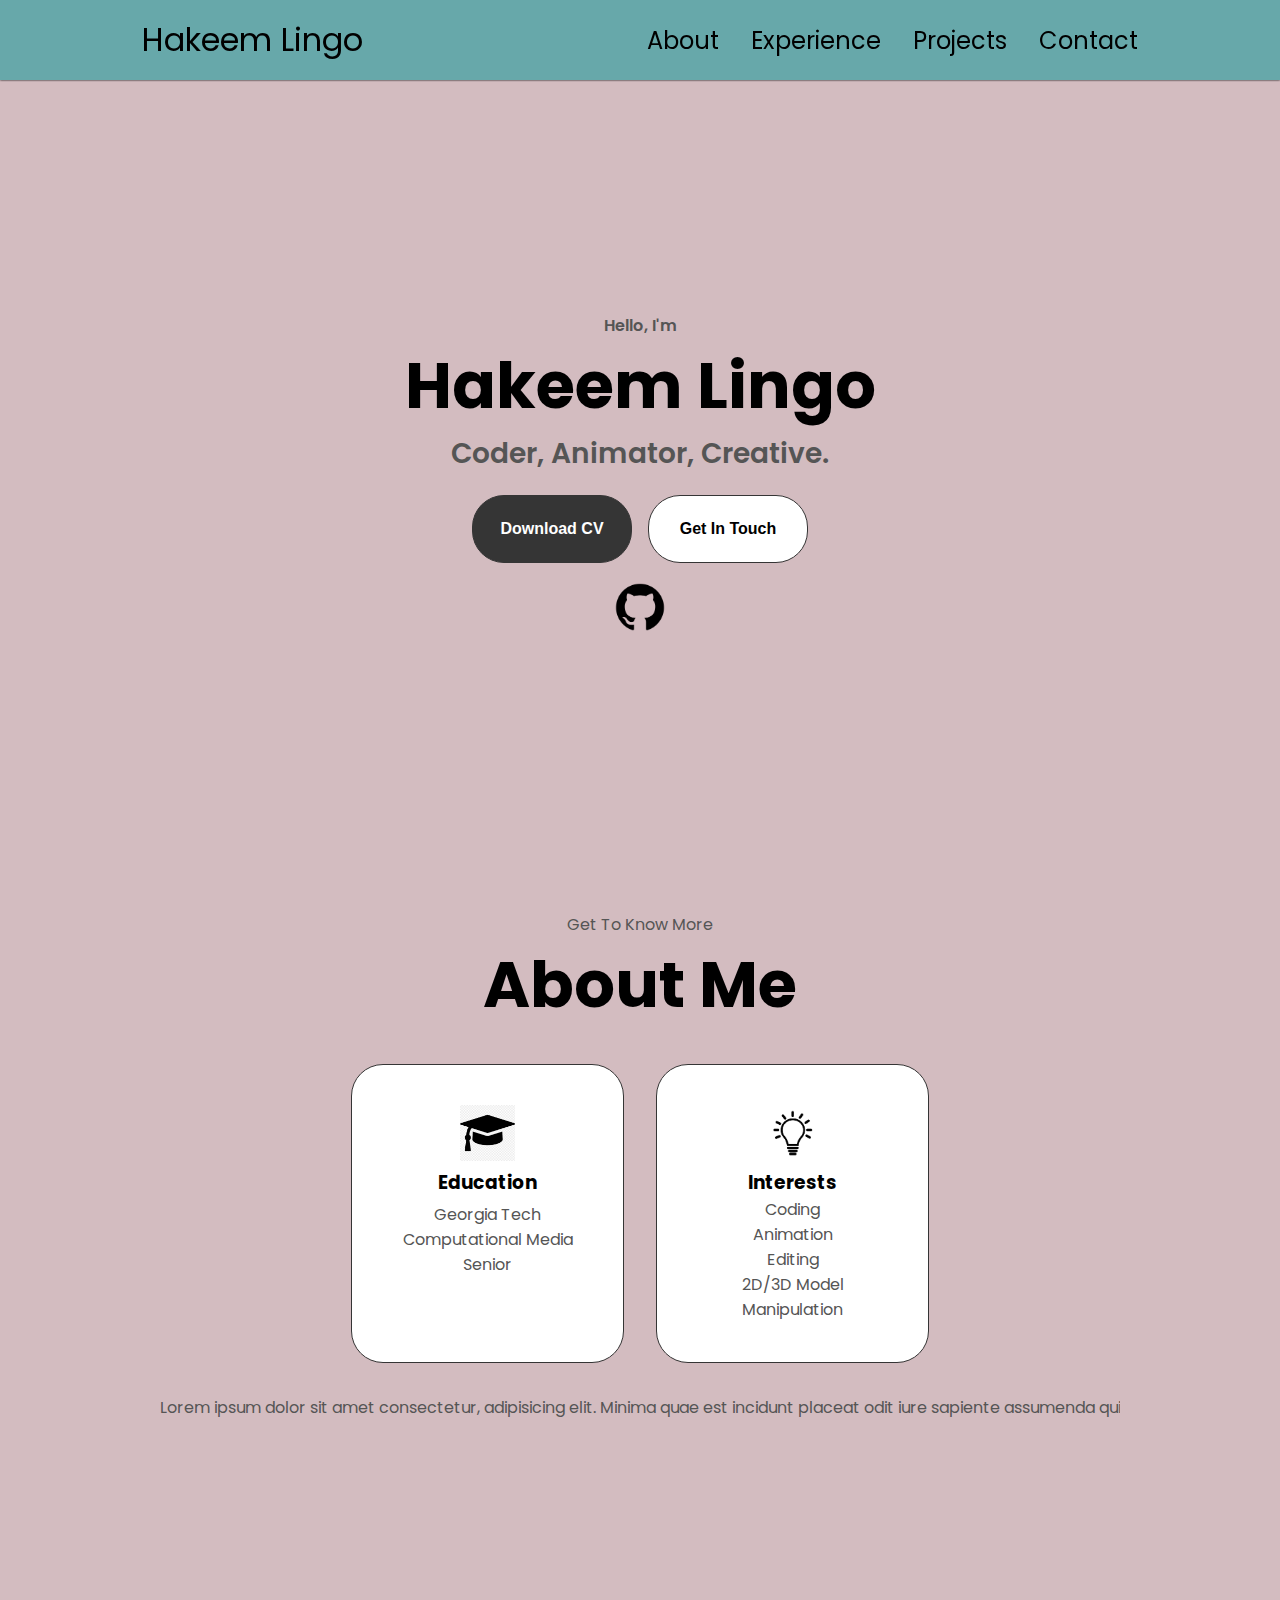
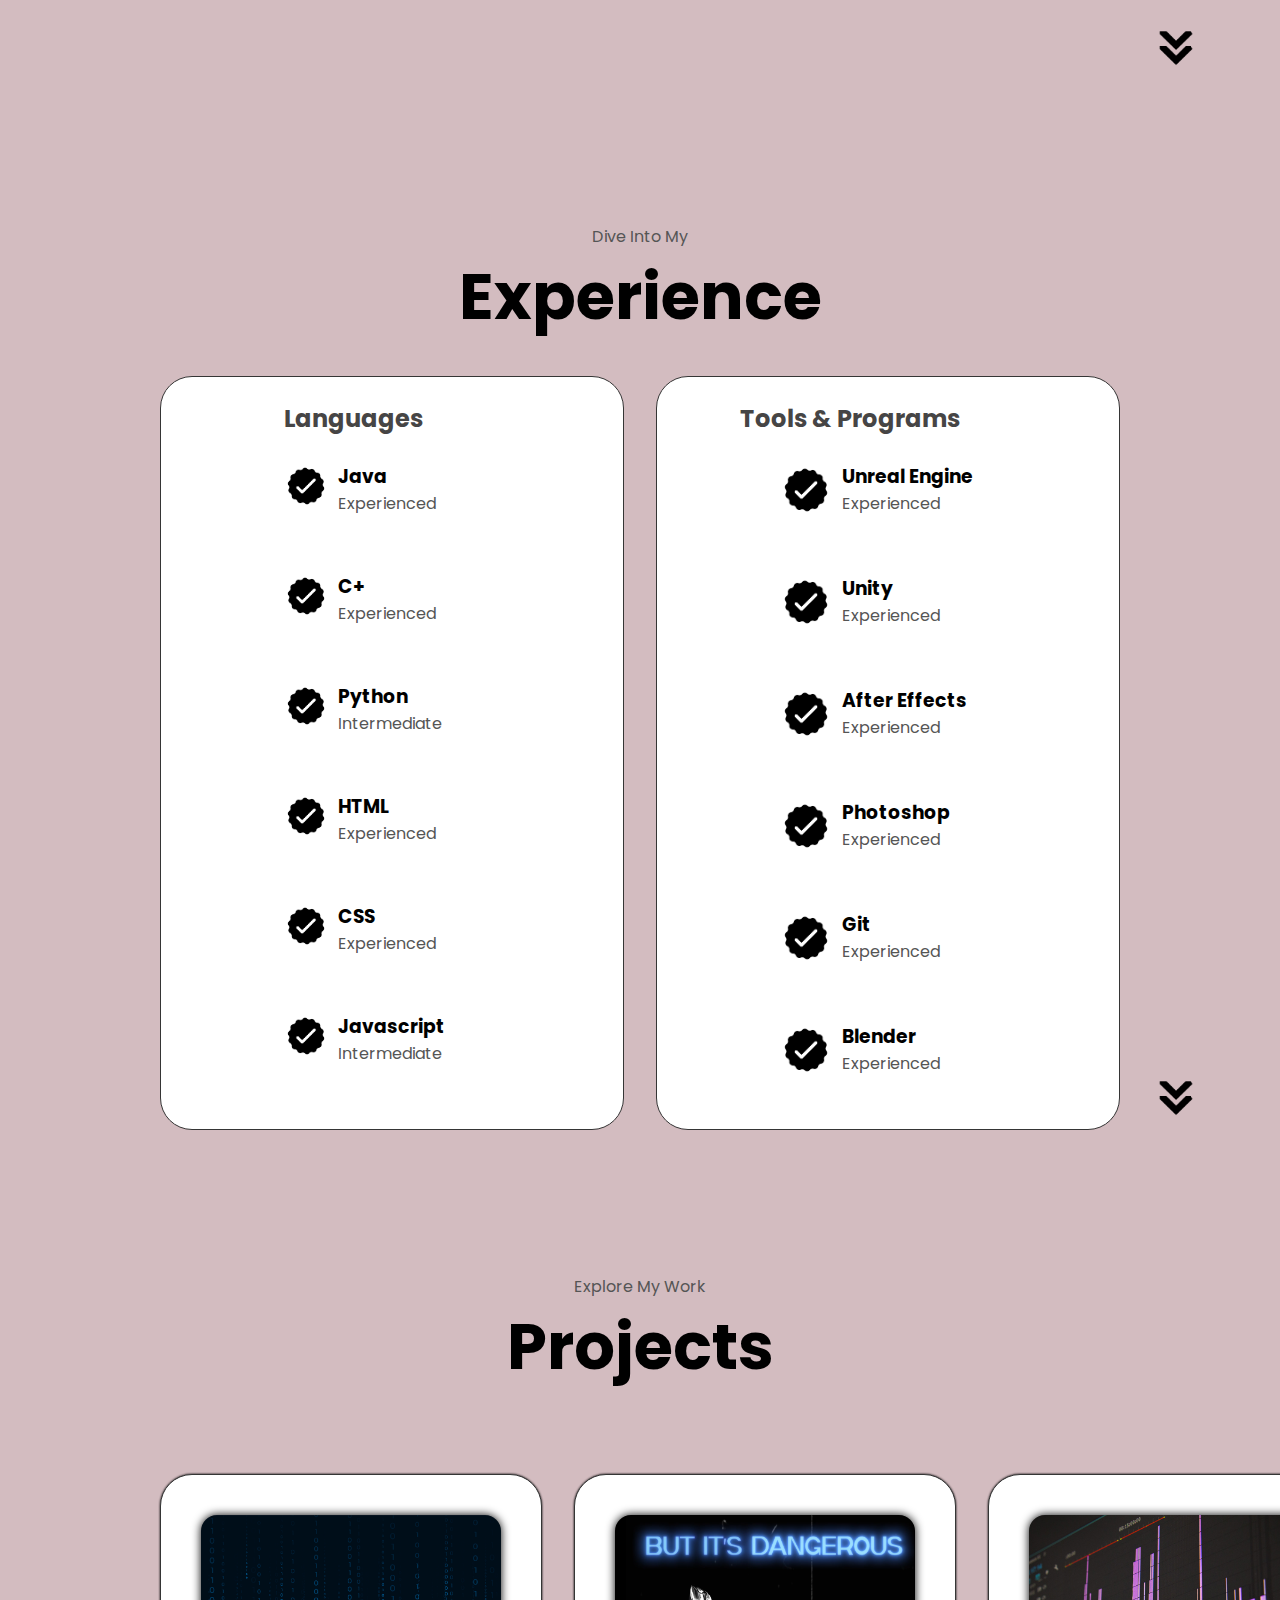
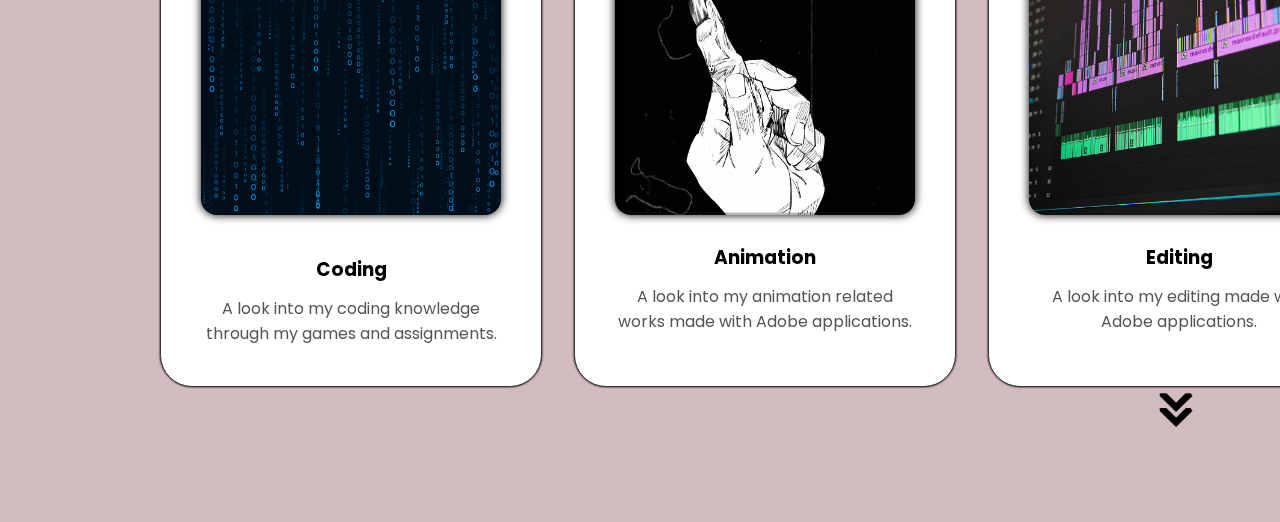
==== commit ae2fa35c: "updated resume and experience section" ====
--- a/index.html
+++ b/index.html
@@ -48,7 +48,7 @@
             <div class="btn_container">
                 <button 
                     class="btn-color-1" 
-                    onclick="window.open('./assets/HakeemLingo_FinalResume.pdf')"> Download CV 
+                    onclick="window.open('./assets/HakeemLingo_CareerResume.pdf')"> Download CV 
                 </button>
                 <button 
                     class="btn-color-2" 
@@ -76,7 +76,7 @@
                             alt= "Graduation Cap Icon"
                             class= "icon_2" />
                         <h3>Education</h3>
-                        <p id="education-text"> Georgia Tech <br> Computational Media <br> Junior May 2025 </p>
+                        <p id="education-text"> Georgia Tech <br> Computational Media <br> Senior </p>
                     </div>
                     <div class="details-container">
                         <img src="./assets/lightbulb_logo.jpg"
@@ -159,19 +159,37 @@
                                 class="icon" />
                             <div>
                                 <h3> Javascript </h3>
-                                <p> Basic </p>
+                                <p> Intermediate </p>
                             </div>
                         </article>
                     </div>
                 </div>
                 <div class="experience-details-container">
-                    <h2 class="experience-headings">Programs</h2>
+                    <h2 class="experience-headings">Tools & Programs</h2>
                     <div class="article-container">
                         <article>
                             <img src="./assets/checkmark.png"
                                 alt="checkmark icon"
                                 class="icon_2" />
                             <div>
+                                <h3>  Unreal&nbsp;Engine </h3>
+                                <p> Experienced </p>
+                            </div>
+                        </article>
+                        <article>
+                            <img src="./assets/checkmark.png"
+                                alt="checkmark icon"
+                                class="icon_2" />
+                            <div>
+                                <h3> Unity </h3>
+                                <p> Experienced </p>
+                            </div>
+                        </article>
+                        <article>
+                            <img src="./assets/checkmark.png"
+                                alt="checkmark icon"
+                                class="icon_2" />
+                            <div>
                                 <h3> After&nbsp;Effects </h3>
                                 <p> Experienced </p>
                             </div>
@@ -190,26 +208,8 @@
                                 alt="checkmark icon"
                                 class="icon_2" />
                             <div>
-                                <h3> Source&nbsp;Filmmaker </h3>
-                                <p> Experienced </p>
-                            </div>
-                        </article>
-                        <article>
-                            <img src="./assets/checkmark.png"
-                                alt="checkmark icon"
-                                class="icon_2" />
-                            <div>
                                 <h3> Git </h3>
-                                <p> Intermediate </p>
-                            </div>
-                        </article>
-                        <article>
-                            <img src="./assets/checkmark.png"
-                                alt="checkmark icon"
-                                class="icon_2" />
-                            <div>
-                                <h3> Unreal&nbsp;Engine </h3>
-                                <p> Beginner </p>
+                                <p> Experienced </p>
                             </div>
                         </article>
                         <article>
@@ -218,7 +218,7 @@
                                 class="icon_2" />
                             <div>
                                 <h3>Blender </h3>
-                                <p>Beginner </p>
+                                <p>Experienced </p>
                             </div>
                         </article>
                         
@@ -266,4 +266,4 @@
     <script src="script.js"></script>
     
 </body>
-</html>+</html>
